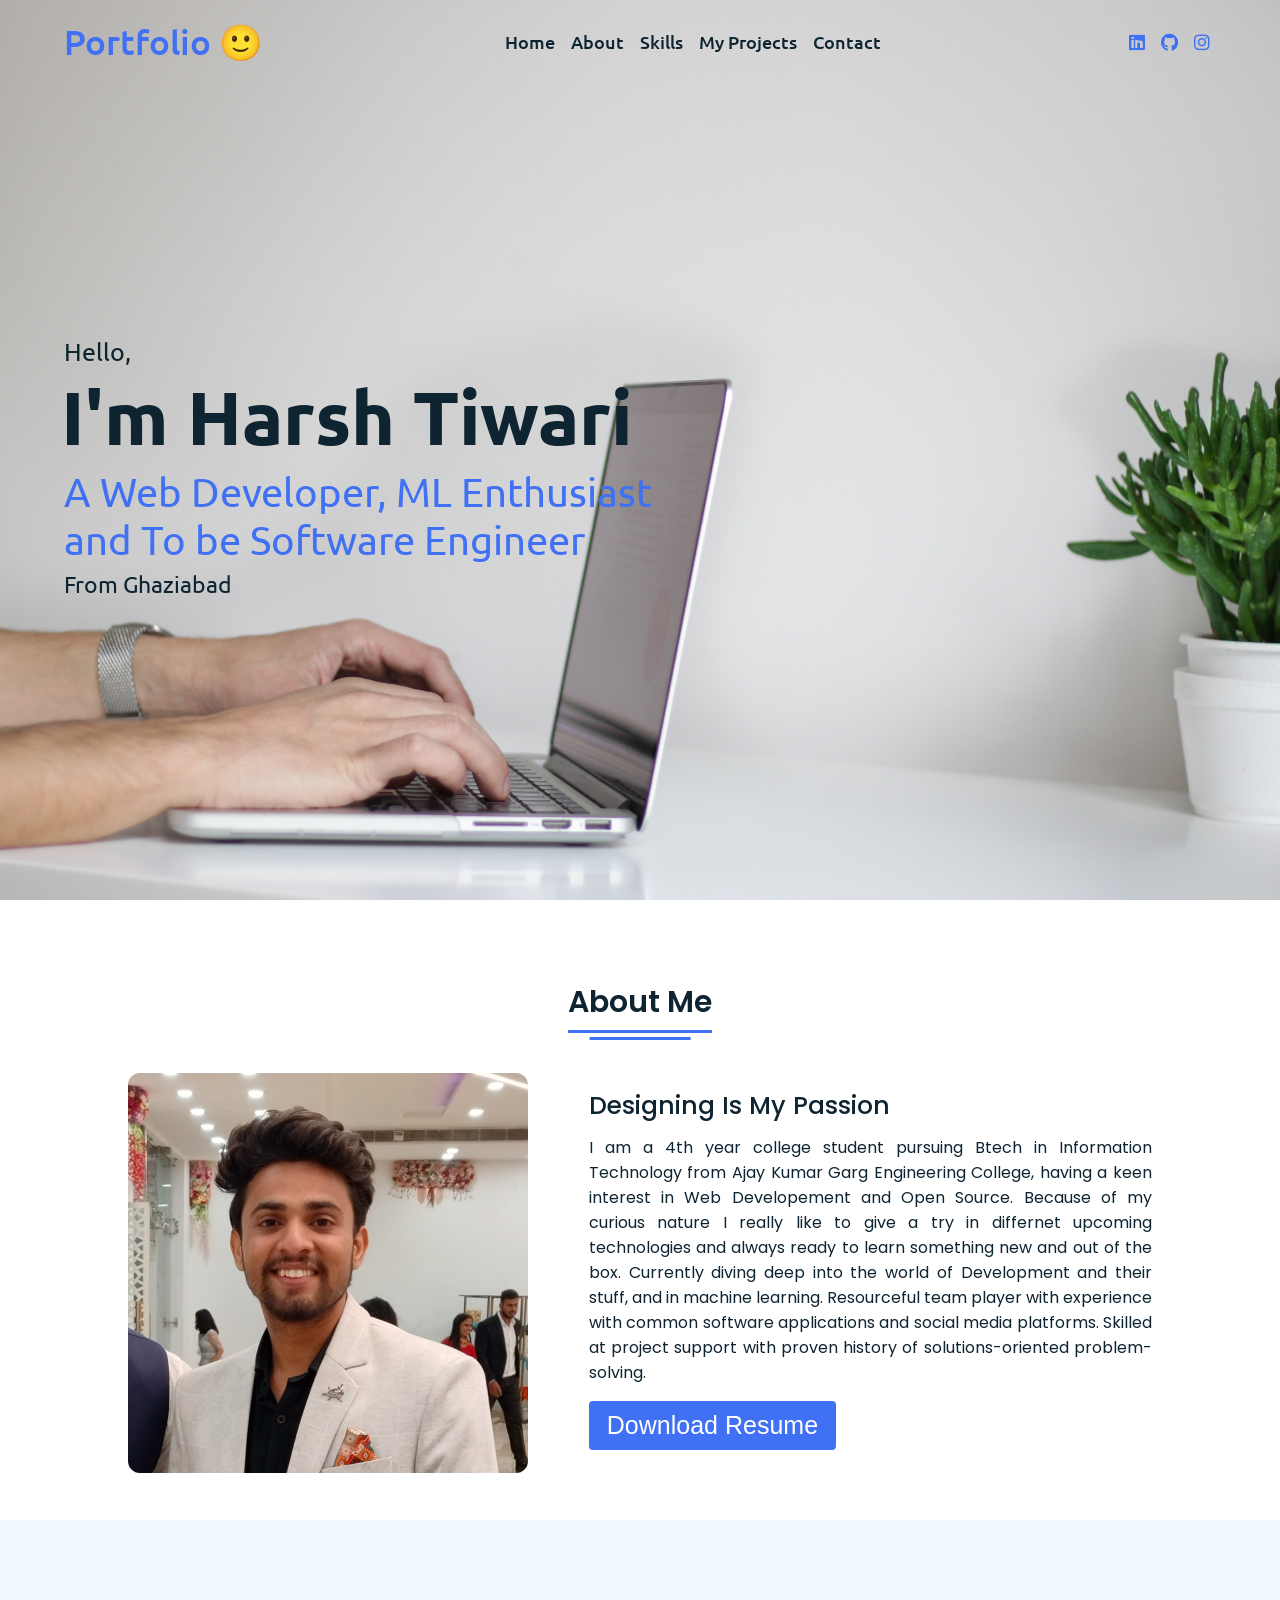
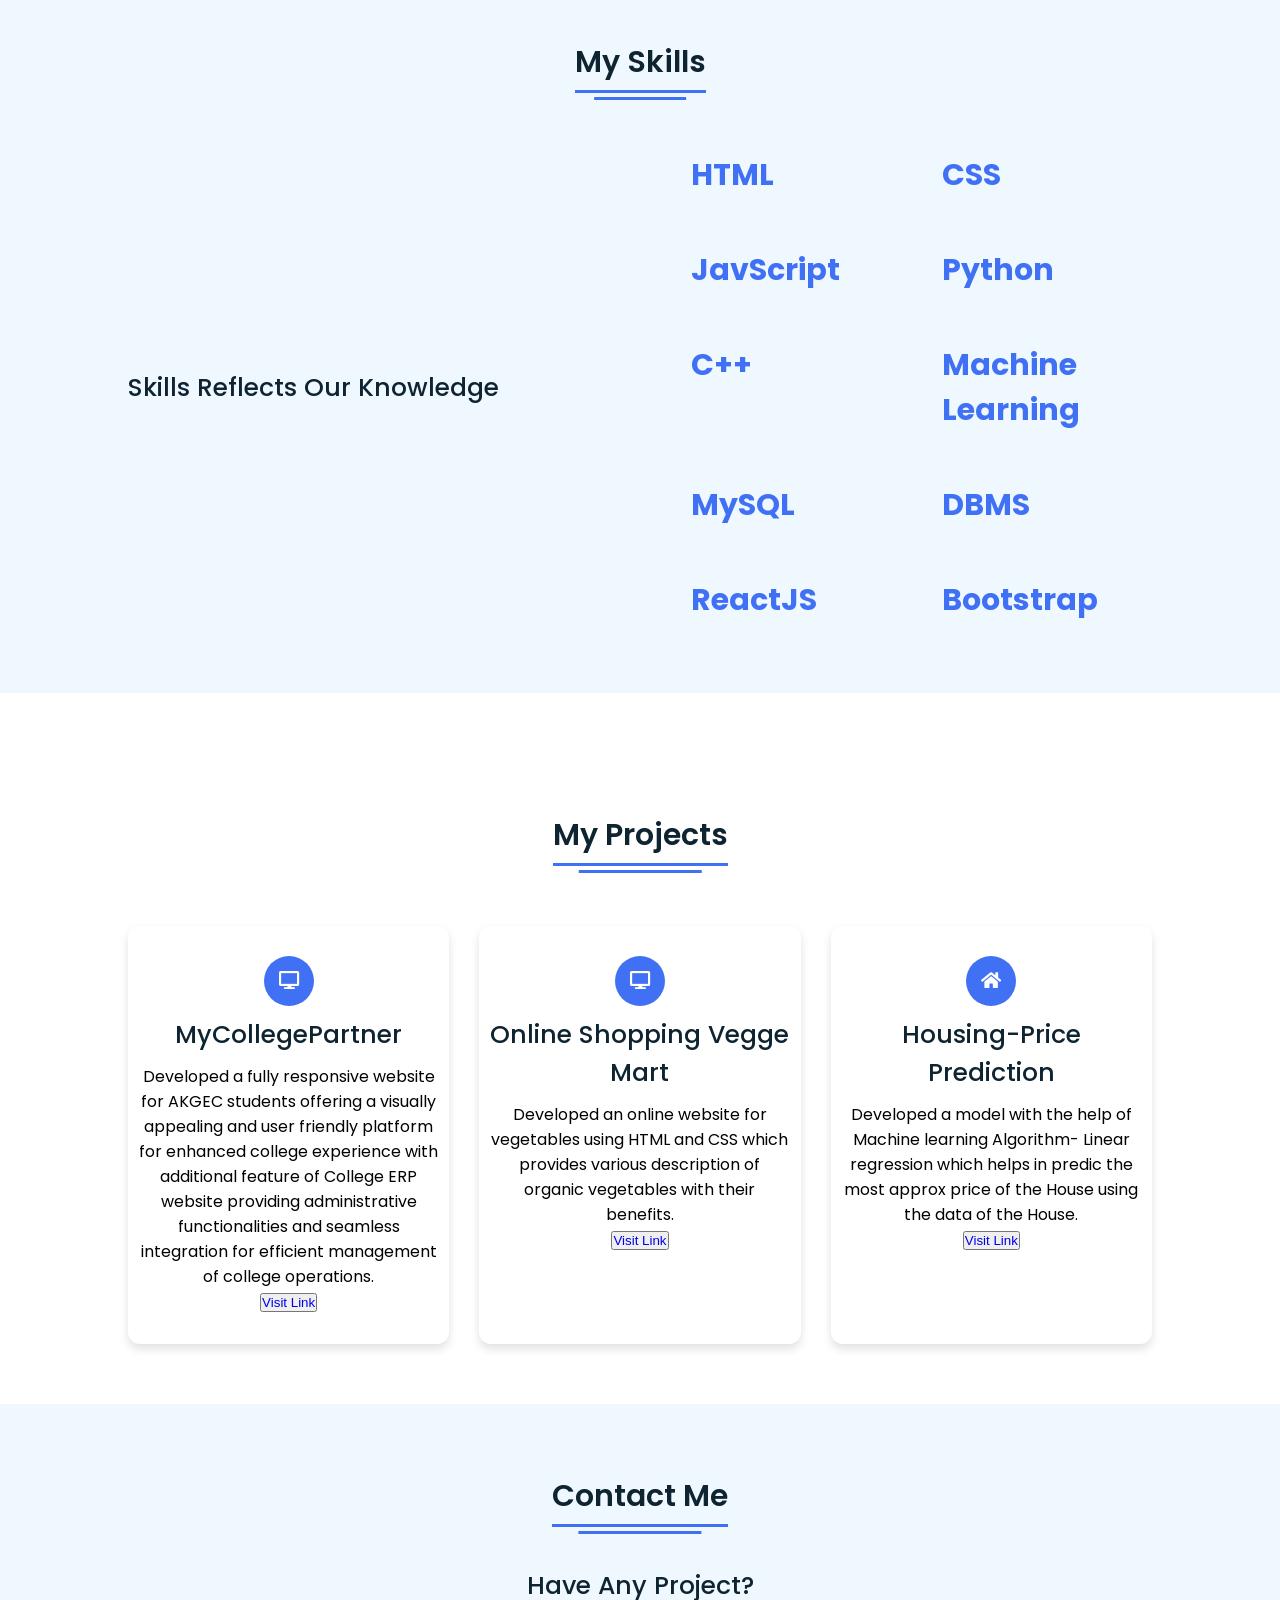
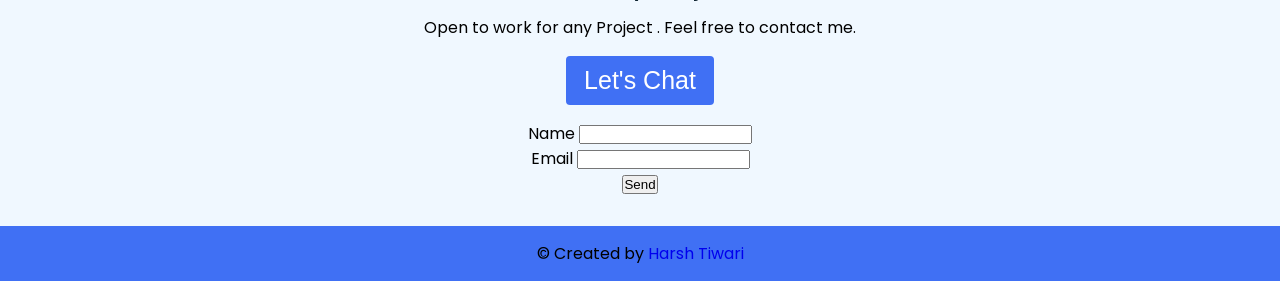
==== Portfolio/index.html @ c1689645 "Add files via upload" ====
<!DOCTYPE html>

<html lang="en" dir="ltr">
  <head>
    <meta charset="UTF-8" />
    <title>Harsh Portfolio 📁</title>
    <link rel="stylesheet" href="style.css" />
    <!-- Fontawesome CDN Link -->
    <link rel="stylesheet" href="https://cdnjs.cloudflare.com/ajax/libs/font-awesome/5.15.2/css/all.min.css" />
    <meta name="viewport" content="width=device-width, initial-scale=1.0" />
  </head>
  <body>
    <!-- Move to up button -->
    <div class="scroll-button">
      <a href="#home"><i class="fas fa-arrow-up"></i></a>
    </div>
    <!-- navgaition menu -->
    <nav>
      <div class="navbar">
        <div class="logo"><a href="#">Portfolio 🙂</a></div>
        <ul class="menu">
          <li><a href="#home">Home</a></li>
          <li><a href="#about">About</a></li>
          <li><a href="#skills">Skills</a></li>
          <li><a href="#services">My Projects</a></li>
          <li><a href="#contact">Contact</a></li>
          <div class="cancel-btn">
            <i class="fas fa-times"></i>
          </div>
        </ul>
        <div class="media-icons">
        <a href="https://www.linkedin.com/in/harsh-tiwari-8b4a99234/" target="blank" class="fab fa-linkedin"></a>
        <a href="https://github.com/09092002" target="blank" class="fab fa-github"></a>
        <a href="https://www.instagram.com/i_tiwari_harsh/" target="blank" class="fab fa-instagram"></a>        
      </div>
      <div class="menu-btn">
        <i class="fas fa-bars"></i>
      </div>
    </nav>

    <!-- Home Section Start -->
    <section class="home" id="home">
      <div class="home-content">
        <div class="text">
          <div class="text-one">Hello,</div>
          <div class="text-two">I'm Harsh Tiwari</div>
          <div class="text-three">A Web Developer, ML Enthusiast <br>
            and To be Software Engineer</div>
          <div class="text-four">From Ghaziabad</div>
        </div>
        
      </div>
    </section>

    <!-- About Section Start -->
    <section class="about" id="about">
      <div class="content">
        <div class="title"><span>About Me</span></div>
        <div class="about-details">
          <div class="left">
            <img src="harsh1.jpg" alt="" />
          </div>
          <div class="right">
            <div class="topic">Designing Is My Passion</div>
            <p>
                I am a 4th year college student pursuing Btech in Information Technology
                from Ajay Kumar Garg Engineering College, having a keen interest in Web Developement
                and Open Source. Because of my curious nature I really like to give a try
                in differnet upcoming technologies and always ready to
                learn something new and out of the box. Currently diving deep into
                the world of Development and their stuff, and in machine learning.
                Resourceful team player with experience with common software applications and social media
                platforms. Skilled at project support with proven history of solutions-oriented problem- solving.
                
            </p>
            <div class="button">
              <a href="https://drive.google.com/file/d/1NjqaGoVL6zYeTj5uEy1zMmKZU8Y_AIOH/view?usp=sharing" target="blank"><button>Download Resume</button></a>
            </div>
          </div>
        </div>
      </div>
    </section>

    <!-- My Skill Section Start -->
    <!-- Section Tag and Other Div will same where we need to put same CSS -->
    <section class="skills" id="skills">
      <div class="content">
        <div class="title"><span>My Skills</span></div>
        <div class="skills-details">
          <div class="text">
            <div class="topic">Skills Reflects Our Knowledge</div>
          </div>

          <div class="boxes">
            <div class="box">
              <div class="topic"><h2>HTML</h2></div>
            </div>

            <div class="box">
              <div class="topic"><h2>CSS</h2></div>
            </div>

            <div class="box">
              <div class="topic"><h2>JavScript</h2></div>
            </div>

            <div class="box">
              <div class="topic"><h2>Python</h2></div>
            </div>

            <div class="box">
                <div class="topic"><h2>C++</h2></div>
              </div>

            <div class="box">
            <div class="topic"><h2>Machine Learning</h2></div>
            </div>

              <div class="box">
              <div class="topic"><h2>MySQL</h2></div>
              </div>

              <div class="box">
              <div class="topic"><h2>DBMS</h2></div>
              </div>

              <div class="box">
                <div class="topic"><h2>ReactJS</h2></div>
                </div>

                <div class="box">
                  <div class="topic"><h2>Bootstrap</h2></div>
                  </div>
              
          </div>
        </div>
      </div>
    </section>

    <!-- My Projects Section Start -->
    <section class="services" id="services">
      <div class="content">
        <div class="title"><span>My Projects</span></div>
        <div class="boxes">
          <div class="box">
            <div class="icon">
              <i class="fas fa-desktop"></i>
            </div>
            <div class="topic">MyCollegePartner</div>
            <p>Developed a fully responsive website for AKGEC students offering a visually appealing and user friendly
                platform for enhanced college experience with additional feature of College ERP website providing administrative
                functionalities and seamless integration for efficient management of college operations. </p>
                <button> <a href="https://mycollegepartner.netlify.app/">Visit Link</a></button>
          </div>
          <div class="box">
            <div class="icon">
              <i class="fas fa-desktop"></i>
            </div>
            <div class="topic">Online Shopping Vegge Mart</div>
            <p>Developed an online website for vegetables using HTML and CSS which provides various description of
                organic vegetables with their benefits. </p> 
                <button> <a href="https://onlinevegetableshop.netlify.app/">Visit Link</a></button>
            </div>
          <div class="box">
            <div class="icon">
              <i class="fas fa-home"></i>
            </div>
            <div class="topic">Housing-Price Prediction</div>
            <p> Developed a model with the help of Machine learning Algorithm- Linear regression which helps
                in predic the most approx price of the House using the data of the House.  </p>
                <button> <a href="https://github.com/09092002/ML-Projects/tree/main/1.Housing%20Price%20Prediction">Visit Link</a></button>
            </div>
        </div>
      </div>
    </section>

    <!-- Contact Me section Start -->
    <section class="contact" id="contact">
      <div class="content">
        <div class="title"><span>Contact Me</span></div>
        <div class="text">
          <div class="topic">Have Any Project?</div>
          <p>Open to work for any Project . Feel free to contact me.
            <div class="button">
            <button>Let's Chat</button>
          </div>
          <form name="contact" netlify>
            <p>
              <label>Name <input type="text" name="name" /></label>
            </p>
            <p>
              <label>Email <input type="email" name="email" /></label>
            </p>
            <p>
              <button type="submit">Send</button>
            </p>
          </form>
        </div>
      </div>
    </section>

    <!-- Footer Section Start -->
    <footer>
        &#169; Created by
        <a href="#">Harsh Tiwari</a>
      </footer>


    <script src="script.js"></script>
  </body>
</html>
---- Portfolio/style.css ----
/* Google Font CDN Link */
@import url('https://fonts.googleapis.com/css2?family=Poppins:wght@400;500;600;700&family=Ubuntu:wght@400;500;700&display=swap');
*{
  margin: 0;
  padding: 0;
  box-sizing: border-box;
  text-decoration: none;
  scroll-behavior: smooth;
}

/* Custom Scroll Bar CSS */
::-webkit-scrollbar {
    width: 10px;
}
::-webkit-scrollbar-track {
    background: #f1f1f1;
}
::-webkit-scrollbar-thumb {
    background: #6e93f7;
    border-radius: 12px;
    transition: all 0.3s ease;
}

::-webkit-scrollbar-thumb:hover {
    background: #4070f4;
}
/* navbar styling */
nav{
  position: fixed;
  width: 100%;
  padding: 20px 0;
  z-index: 998;
  transition: all 0.3s ease;
  font-family: 'Ubuntu', sans-serif;
}
nav.sticky{
  background: #4070f4;
  padding: 13px 0;
}
nav .navbar{
  width: 90%;
  display: flex;
  justify-content: space-between;
  align-items: center;
  margin: auto;
}
nav .navbar .logo a{
  font-weight: 500;
  font-size: 35px;
  color: #4070f4;
}
nav.sticky .navbar .logo a{
  color: #fff;
}
nav .navbar .menu{
  display: flex;
  position: relative;
}
nav .navbar .menu li{
  list-style: none;
  margin: 0 8px;
}
.navbar .menu a{
  font-size: 18px;
  font-weight: 500;
  color: #0E2431;
  padding: 6px 0;
  transition: all 0.4s ease;
}
.navbar .menu a:hover{
  color: #4070f4;
}
nav.sticky .menu a{
  color: #FFF;
}
nav.sticky .menu a:hover{
  color: #0E2431;
}
.navbar .media-icons a{
  color: #4070f4;
  font-size: 18px;
  margin: 0 6px;
}
nav.sticky .media-icons a{
  color: #FFF;
}

/* Side Navigation Menu Button CSS */
nav .menu-btn,
.navbar .menu .cancel-btn{
  position: absolute;
  color: #fff;
  right: 30px;
  top: 20px;
  font-size: 20px;
  cursor: pointer;
  transition: all 0.3s ease;
  display: none;
}
nav .menu-btn{
  color: #4070f4;
}
nav.sticky .menu-btn{
  color: #FFF;
}
.navbar .menu .menu-btn{
  color: #fff;
}

/* home section styling */
.home{
  height: 100vh;
  width: 100%;
  background: url("pic3.jpg") no-repeat;
  background-size: cover;
  background-position: center;
  background-attachment: fixed;
  font-family: 'Ubuntu', sans-serif;
}
.home .home-content{
  width: 90%;
  height: 100%;
  margin: auto;
  display: flex;
  flex-direction: column;
  justify-content: center;
}
.home .text-one{
  font-size: 25px;
  color: #0E2431;
}
.home .text-two{
  color: #0E2431;
  font-size: 75px;
  font-weight: 600;
  margin-left: -3px;
}
.home .text-three{
  font-size: 40px;
  margin: 5px 0;
  color: #4070f4;
}
.home .text-four{
  font-size: 23px;
  margin: 5px 0;
  color: #0E2431;
}
.home .button{
  margin: 14px 0;
}
.home .button button{
  outline: none;
  padding: 8px 16px;
  border-radius: 6px;
  font-size: 25px;
  font-weight: 400;
  background: #4070f4;
  color: #fff;
  cursor: pointer;
  border: 2px solid transparent;
  transition: all 0.4s ease;
}
.home .button button:hover{
  border-color: #4070f4;
  background-color: #fff;
  color: #4070f4;
}

/* About Section Styling */
/* Those Elements Where We Have Apply Same CSS,
 I'm Selecting Directly 'Section Tag' and 'Class'  */
section{
  padding-top: 40px;
}
section .content{
  width: 80%;
  margin: 40px auto;
  font-family: 'Poppins', sans-serif;
}
.about .about-details{
  display: flex;
  justify-content: space-between;
  align-items: center;
}
section .title{
  display: flex;
  justify-content: center;
  margin-bottom: 40px;
}
section .title span{
  color: #0E2431;
  font-size: 30px;
  font-weight: 600;
  position: relative;
  padding-bottom: 8px;
}
section .title span::before,
section .title span::after{
  content: '';
  position: absolute;
  height: 3px;
  width: 100%;
  background: #4070f4;
  left: 0;
  bottom: 0;
}
section .title span::after{
  bottom: -7px;
  width: 70%;
  left: 50%;
  transform: translateX(-50%);
}
.about .about-details .left{
  width: 45%;
}
.about .left img{
  height: 400px;
  width: 400px;
  object-fit: cover;
  border-radius: 12px;
}
.about-details .right{
  width: 55%;
}
section  .topic{
  color: #0E2431;
  font-size: 25px;
  font-weight: 500;
  margin-bottom: 10px;
}
.about-details .right p{
  text-align: justify;
  color: #0E2431;
}
section .button{
  margin: 16px 0;
}
section .button button{
  outline: none;
  padding: 8px 16px;
  border-radius: 4px;
  font-size: 25px;
  font-weight: 400;
  background: #4070f4;
  color: #fff;
  border: 2px solid transparent;
  cursor: pointer;
  transition: all 0.4s ease;
  
}
section .button button:hover{
  border-color: #4070f4;
  background-color: #fff;
  color: #4070f4;
}

 /* My Skills CSS */
 .skills{
   background: #F0F8FF;
 }
 .skills .content{
   padding: 40px 0;
 }
 .skills .skills-details{
   display: flex;
   justify-content: space-between;
   align-items: center;
 }
 .skills-details .text{
   width: 50%;
 }
 .skills-details p{
   color: #0E2431;
   text-align: justify;
 }


.skills-details .boxes{
  width: 45%;
  display: flex;
  flex-wrap: wrap;
  justify-content: space-between;
}
.skills-details .box{
  width: calc(100% / 2 - 20px);
  margin: 20px 0;
}
.skills-details .boxes .topic{
  font-size: 20px;
  color: #4070f4;
}
.skills-details .boxes .per{
  font-size: 60px;
  color: #4070f4;
}

/* My Services CSS */
.services .boxes{
  display: flex;
  flex-wrap: wrap;
  justify-content: space-between;
}
.services .boxes .box{
  margin: 20px 0;
  width: calc(100% / 3 - 20px);
  text-align: center;
  border-radius: 12px;
  padding: 30px 10px;
  box-shadow: 0 5px 10px rgba(0, 0, 0, 0.12);
  cursor: default;
  transition: all 0.4s ease;
}
.services .boxes .box:hover{
  background: #4070f4;
  color: #fff;
}
.services .boxes .box .icon{
  height: 50px;
  width: 50px;
  background: #4070f4;
  border-radius: 50%;
  text-align: center;
  line-height: 50px;
  font-size: 18px;
  color: #fff;
  margin: 0 auto 10px auto;
  transition: all 0.4s ease;
}
.boxes .box:hover .icon{
  background-color: #fff;
  color: #4070f4;
}
.services .boxes .box:hover .topic,
.services .boxes .box:hover p{
  color: #0E2431;
  transition: all 0.4s ease;
}
.services .boxes .box:hover .topic,
.services .boxes .box:hover p{
  color: #fff;
}
/* Contact Me CSS */
.contact{
  background: #F0F8FF;
}
.contact .content{
  margin: 0 auto;
  padding: 30px 0;
}
.contact .text{
  width: 80%;
  text-align: center;
  margin: auto;
}

/* Footer CSS */
footer{
  background: #4070f4;
  padding: 15px 0;
  text-align: center;
  font-family: 'Poppins', sans-serif;
}
footer .text span{
  font-size: 17px;
  font-weight: 400;
  color: #fff;
}
footer .text span a{
  font-weight: 500;
  color: #FFF;
}
footer .text span a:hover{
  text-decoration: underline;
}
/* Scroll TO Top Button CSS */
.scroll-button a{
  position: fixed;
  bottom: 20px;
  right: 20px;
  color: #fff;
  background: #4070f4;
  padding: 7px 12px;;
  font-size: 18px;
  border-radius: 6px;
  box-shadow: rgba(0, 0, 0, 0.15);
  display: none;
}

/* Responsive Media Query */
@media (max-width: 1190px) {
  section .content{
    width: 85%;
  }
}
@media (max-width: 1000px) {
  .about .about-details{
    justify-content: center;
    flex-direction: column;
  }
  .about .about-details .left{
    display: flex;
    justify-content: center;
    width: 100%;
  }
  .about-details .right{
    width: 90%;
    margin: 40px 0;
  }
  .services .boxes .box{
    margin: 20px 0;
    width: calc(100% / 2 - 20px);
  }
}
@media (max-width: 900px) {
  .about .left img{
    height: 350px;
    width: 350px;
  }
}

@media (max-width: 750px) {
  nav .navbar{
    width: 90%;
  }
  nav .navbar .menu{
    position: fixed;
    left: -100%;
    top: 0;
    background: #0E2431;
    height: 100vh;
    max-width: 400px;
    width: 100%;
    padding-top: 60px;
    flex-direction: column;
    align-items: center;
    transition: all 0.5s ease;
  }
  .navbar.active .menu{
    left: 0;
  }
  nav .navbar .menu a{
    font-size: 23px;
    display: block;
    color: #fff;
    margin: 10px 0;
  }
  nav.sticky .menu a:hover{
    color: #4070f4;
  }
  nav .navbar .media-icons{
    display: none;
  }
  nav .menu-btn,
  .navbar .menu .cancel-btn{
    display: block;
  }
  .home .text-two{
    font-size: 65px;
  }
  .home .text-three{
    font-size: 35px;
  }
  .skills .skills-details{
    align-items: center;
    justify-content: center;
    flex-direction: column;
  }
  .skills-details .text{
    width: 100%;
    margin-bottom: 50px;
  }
  .skills-details .boxes{
    justify-content: center;
    align-items: center;
    width: 100%;
  }
  .services .boxes .box{
    margin: 20px 0;
    width: 100%;
  }
  .contact .text{
    width: 100%;
}
}

@media (max-width: 500px){
  .home .text-two{
    font-size: 55px;
  }
  .home .text-three{
    font-size: 33px;
  }
  .skills-details .boxes .per{
    font-size: 50px;
    color: #4070f4;
  }
}
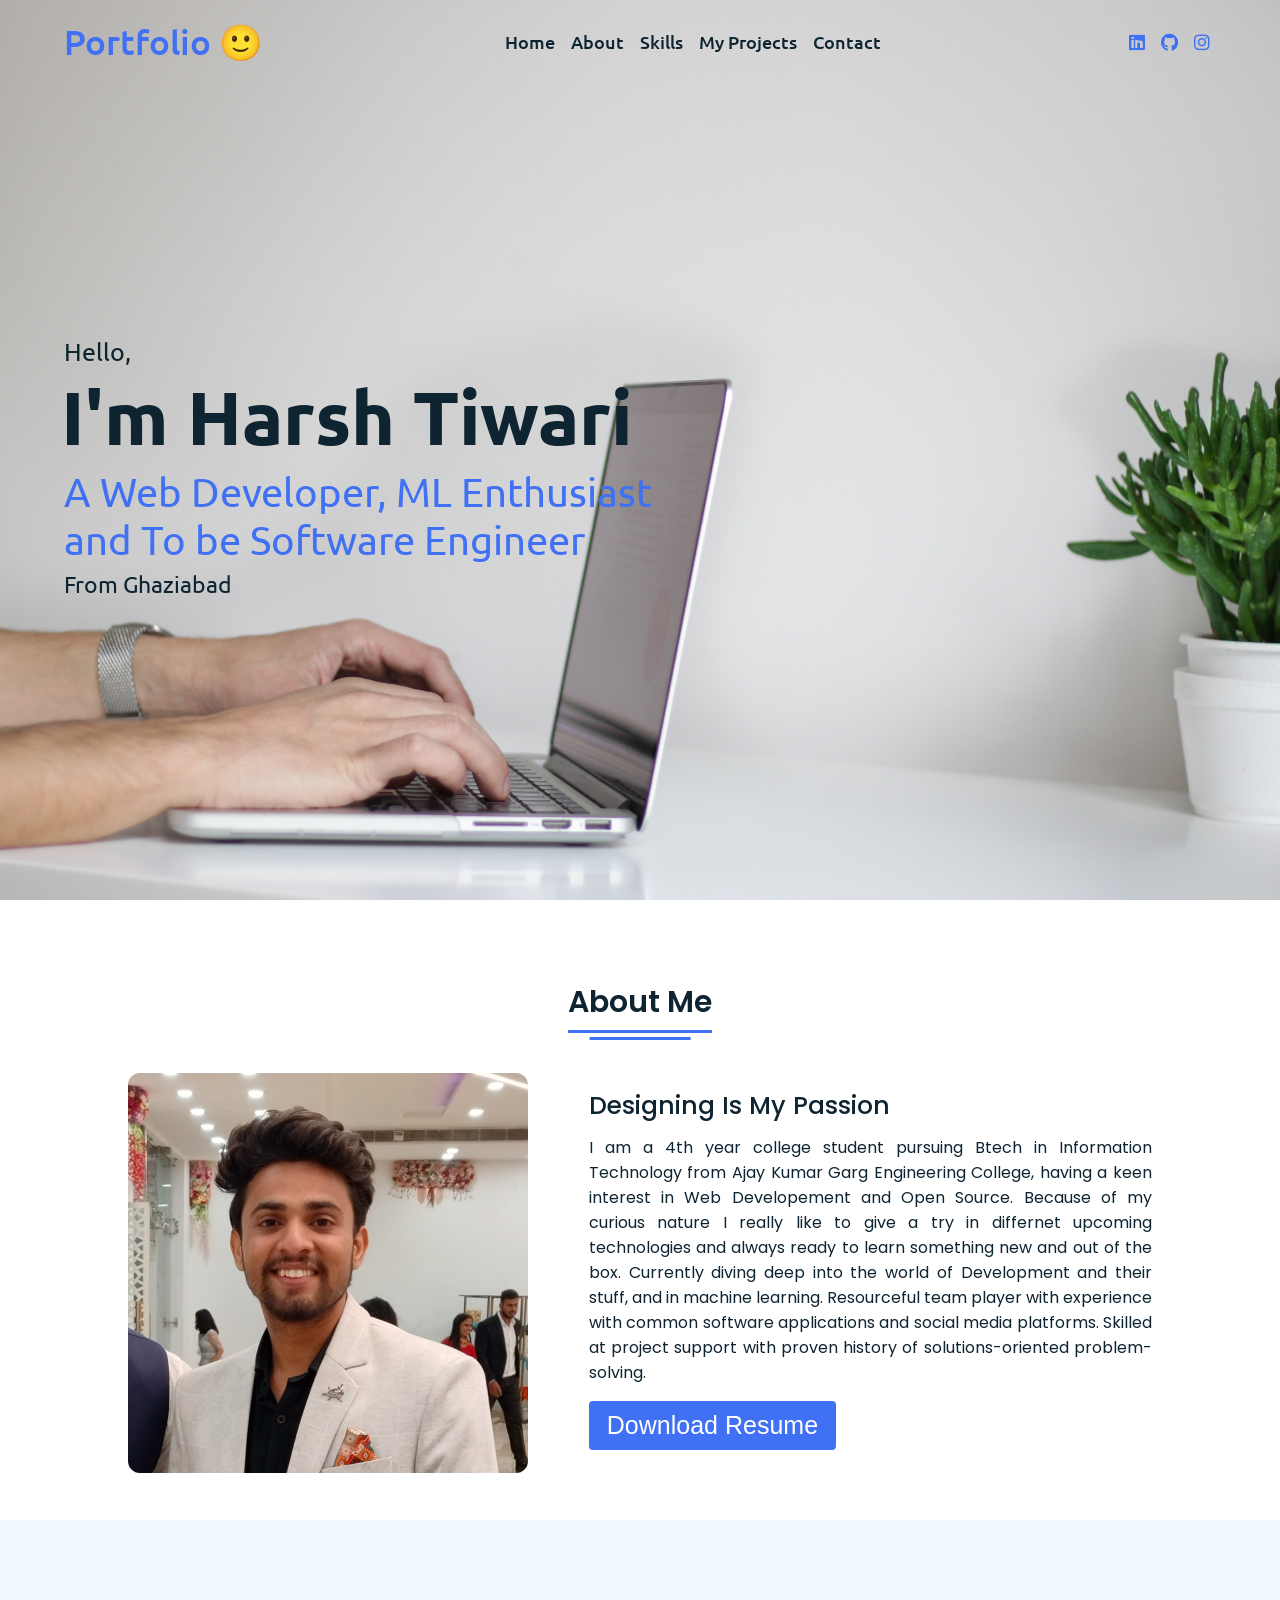
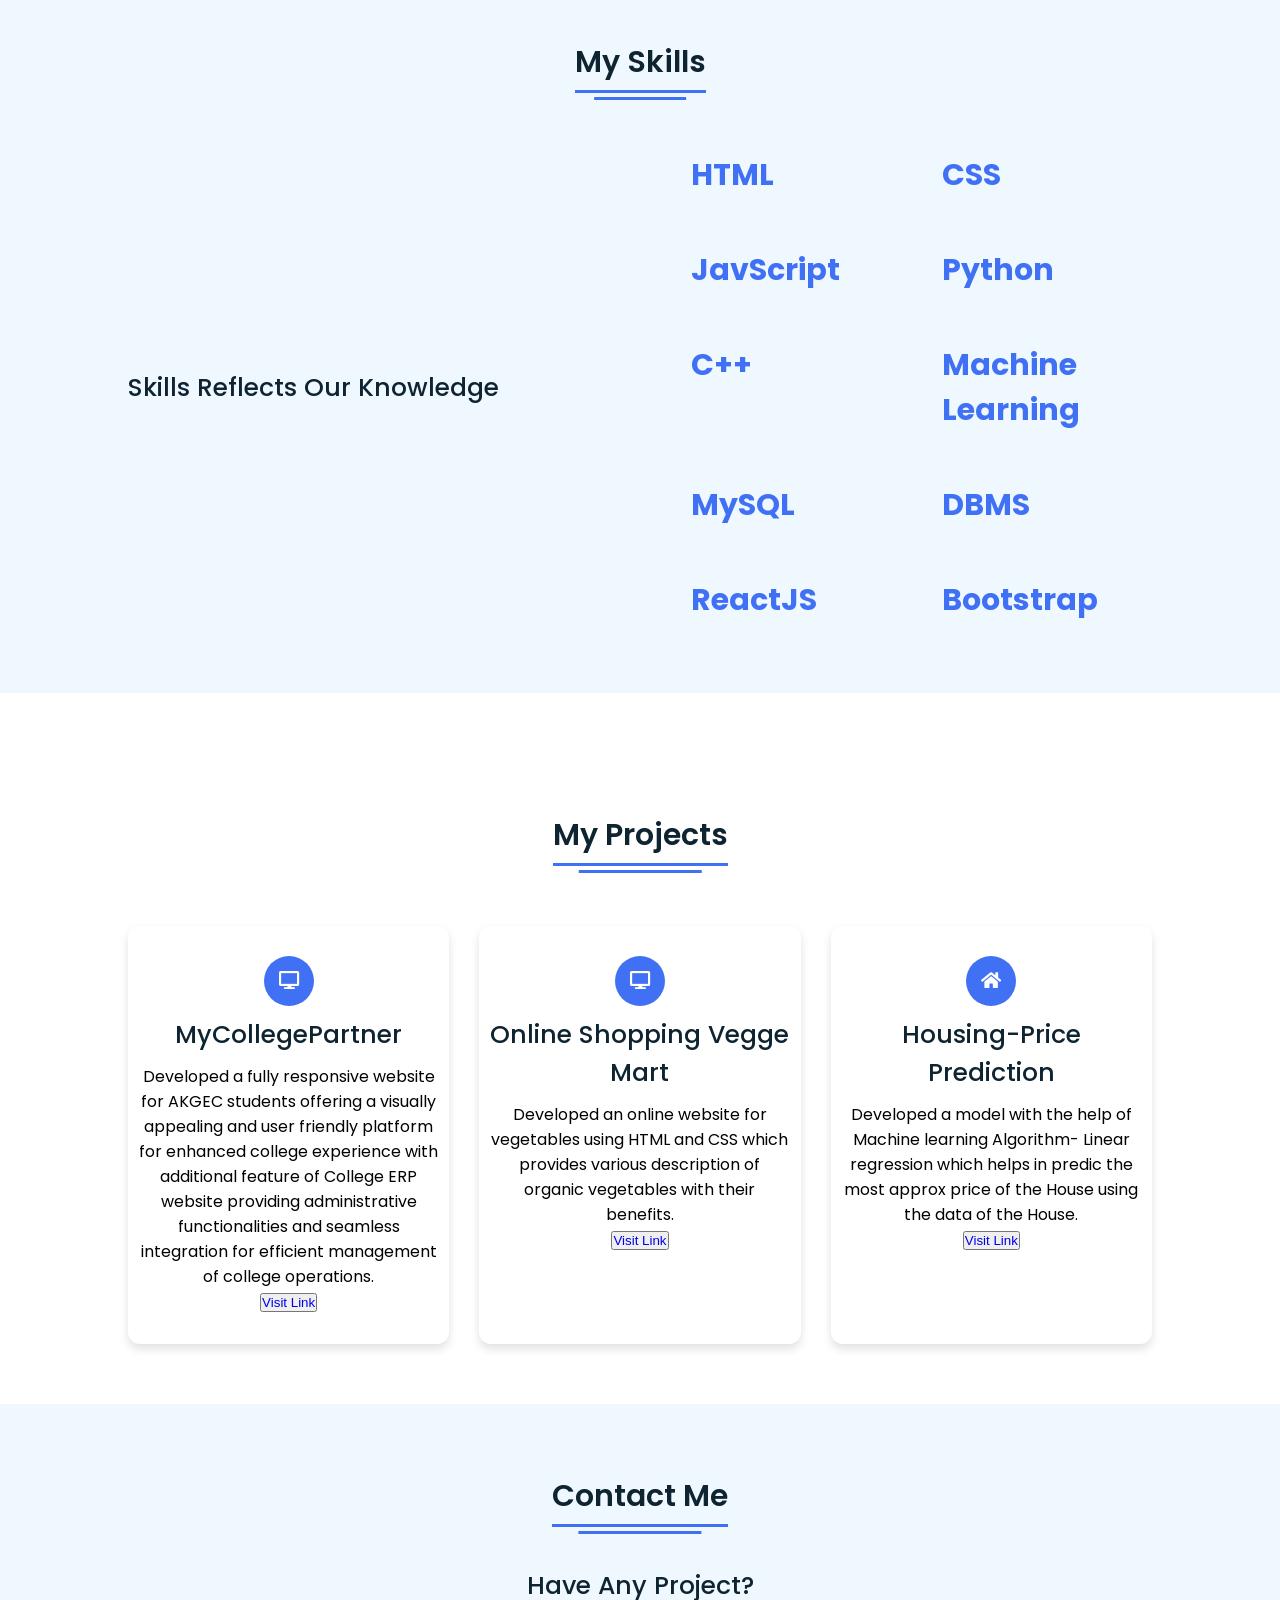
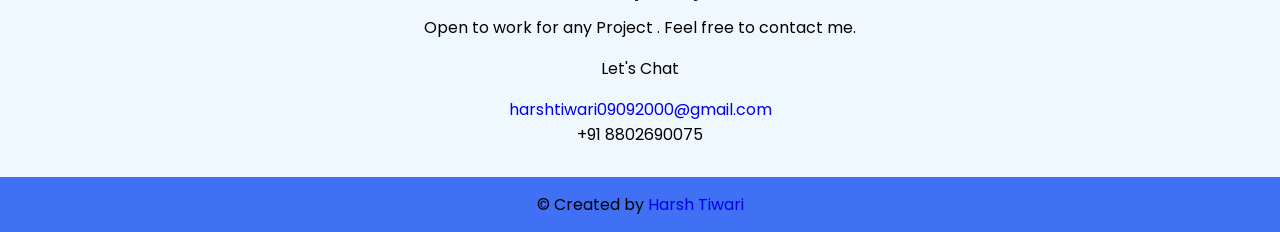
==== commit cc32f1e2: "Update index.html" ====
--- a/Portfolio/index.html
+++ b/Portfolio/index.html
@@ -182,19 +182,10 @@
           <div class="topic">Have Any Project?</div>
           <p>Open to work for any Project . Feel free to contact me.
             <div class="button">
-            <button>Let's Chat</button>
-          </div>
-          <form name="contact" netlify>
-            <p>
-              <label>Name <input type="text" name="name" /></label>
-            </p>
-            <p>
-              <label>Email <input type="email" name="email" /></label>
-            </p>
-            <p>
-              <button type="submit">Send</button>
-            </p>
-          </form>
+            <p >Let's Chat</p>
+          </div>
+          <a class="text-indigo-500" href="mailto:harshtiwari09092000@gmail.com?subject=Contact Me%20">harshtiwari09092000@gmail.com</a>
+          <p>  +91 8802690075</p>
         </div>
       </div>
     </section>
@@ -208,4 +199,4 @@
 
     <script src="script.js"></script>
   </body>
-</html>+</html>
